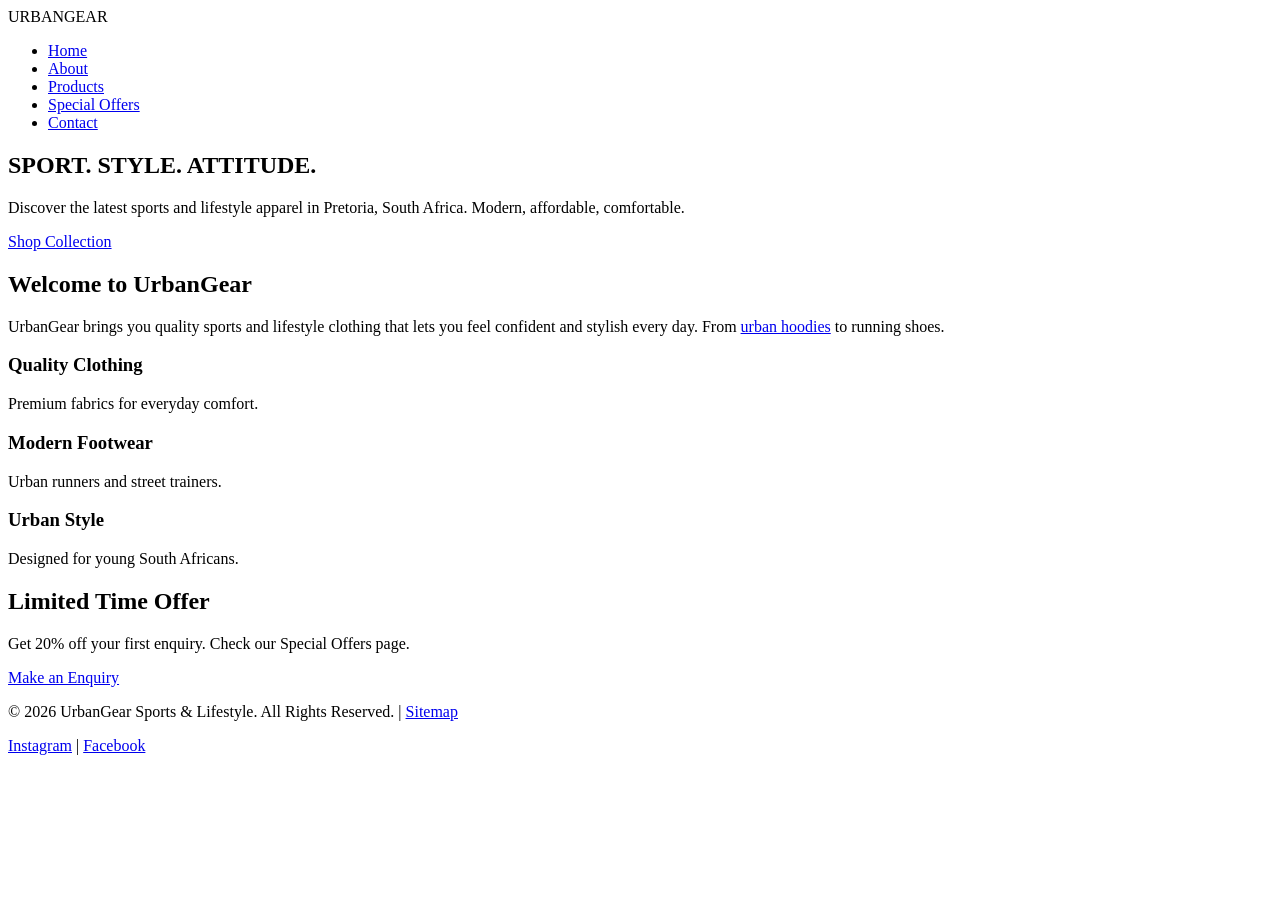
==== index.html @ 649a123f "Add files via upload" ====
<!DOCTYPE html>
<html lang="en">
<head>
    <meta charset="UTF-8">
    <meta name="viewport" content="width=device-width, initial-scale=1.0">
    <title>UrbanGear | Sports & Lifestyle Apparel in Pretoria, SA</title>
    <meta name="description" content="UrbanGear is Pretoria's leading sports and lifestyle brand. Shop affordable urban streetwear, running shoes, hoodies, t-shirts and accessories.">
    <meta name="keywords" content="UrbanGear, sports wear Pretoria, streetwear South Africa, running shoes, urban clothing, lifestyle apparel">
    <meta name="author" content="UrbanGear">
    <link rel="canonical" href="https://MOONPredator.github.io/urbangear/index.html">
    <meta property="og:title" content="UrbanGear | Sport. Style. Attitude.">
    <meta property="og:description" content="Discover latest sports and lifestyle apparel in Pretoria.">
    <link rel="stylesheet" href="cs_assets/style.css">
    <script type="application/ld+json">
    { "@context":"https://schema.org", "@type":"ClothingStore", "name":"UrbanGear", "address":{"@type":"PostalAddress","addressLocality":"Pretoria","addressCountry":"ZA"}, "url":"https://urbangear.co.za" }
    </script>
</head>
<body>
<header>
    <nav class="navbar" aria-label="Main Navigation">
        <div class="logo">URBANGEAR</div>
        <ul class="nav-links">
            <li><a href="index.html" class="active">Home</a></li>
            <li><a href="About.html">About</a></li>
            <li><a href="products.html">Products</a></li>
            <li><a href="enquiries.html">Special Offers</a></li>
            <li><a href="contact.html">Contact</a></li>
        </ul>
    </nav>
</header>
<main>
    <section class="hero">
        <div class="hero-content fade-in">
            <h1>SPORT. STYLE. ATTITUDE.</h1>
            <p>Discover the latest sports and lifestyle apparel in Pretoria, South Africa. Modern, affordable, comfortable.</p>
            <a href="products.html" class="button" aria-label="Shop Products">Shop Collection</a>
        </div>
    </section>
    <section class="section fade-in">
        <h2>Welcome to UrbanGear</h2>
        <p class="intro">UrbanGear brings you quality sports and lifestyle clothing that lets you feel confident and stylish every day. From <a href="products.html">urban hoodies</a> to running shoes.</p>
        <div class="features">
            <div class="feature-card"><h3>Quality Clothing</h3><p>Premium fabrics for everyday comfort.</p></div>
            <div class="feature-card"><h3>Modern Footwear</h3><p>Urban runners and street trainers.</p></div>
            <div class="feature-card"><h3>Urban Style</h3><p>Designed for young South Africans.</p></div>
        </div>
    </section>
    <section class="offer fade-in">
        <h2>Limited Time Offer</h2>
        <p>Get 20% off your first enquiry. Check our Special Offers page.</p>
        <a href="enquiries.html" class="button">Make an Enquiry</a>
    </section>
</main>
<footer><p>&copy; 2026 UrbanGear Sports & Lifestyle. All Rights Reserved. | <a href="sitemap.xml">Sitemap</a></p>
<div class="social"><a href="#">Instagram</a> | <a href="#">Facebook</a></div></footer>
<script src="js_assets/script.js" defer></script>
</body>
</html>
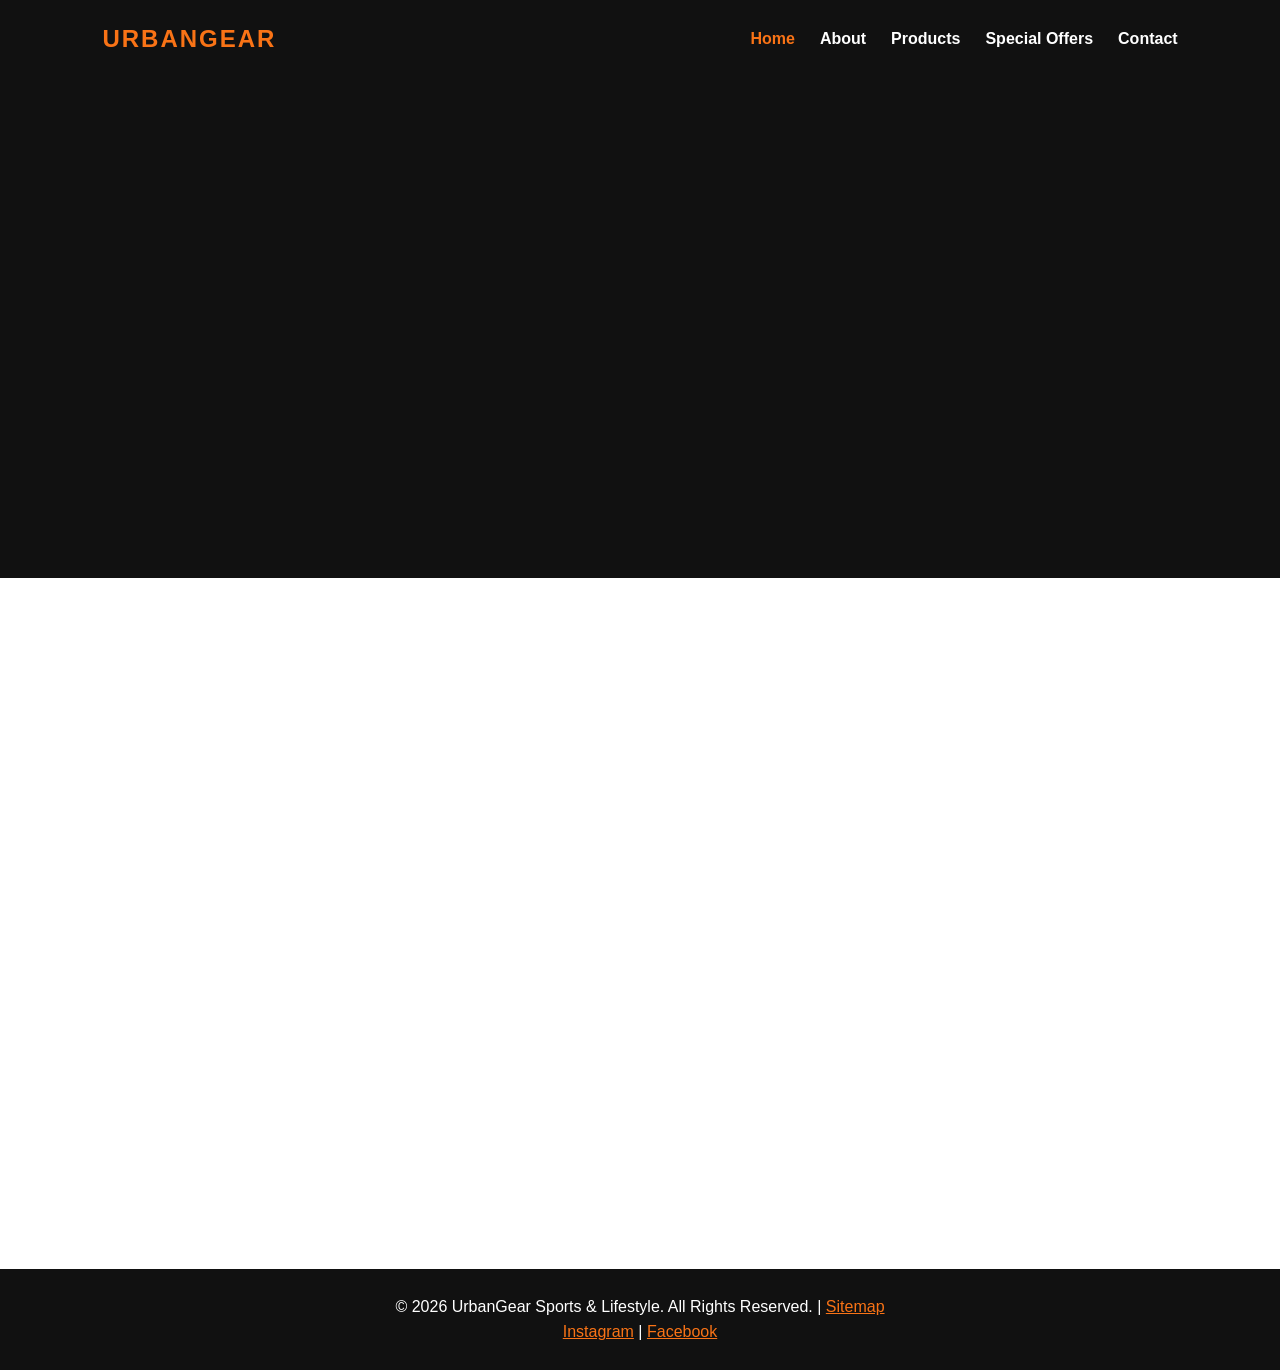
==== commit 54d0e7e9: "Update index.html" ====
--- a/index.html
+++ b/index.html
@@ -10,7 +10,7 @@
     <link rel="canonical" href="https://MOONPredator.github.io/urbangear/index.html">
     <meta property="og:title" content="UrbanGear | Sport. Style. Attitude.">
     <meta property="og:description" content="Discover latest sports and lifestyle apparel in Pretoria.">
-    <link rel="stylesheet" href="cs_assets/style.css">
+    <link rel="stylesheet" href="style.css">
     <script type="application/ld+json">
     { "@context":"https://schema.org", "@type":"ClothingStore", "name":"UrbanGear", "address":{"@type":"PostalAddress","addressLocality":"Pretoria","addressCountry":"ZA"}, "url":"https://urbangear.co.za" }
     </script>
@@ -55,4 +55,4 @@
 <div class="social"><a href="#">Instagram</a> | <a href="#">Facebook</a></div></footer>
 <script src="js_assets/script.js" defer></script>
 </body>
-</html>+</html>
--- a/style.css
+++ b/style.css
@@ -0,0 +1,38 @@
+/* UrbanGear - Part 3 Enhanced CSS */
+*{margin:0;padding:0;box-sizing:border-box;}
+body{font-family:Arial,sans-serif;background:#FFFFFF;color:#111111;line-height:1.6;scroll-behavior:smooth;}
+.navbar{background:#111111;color:#FFF;display:flex;justify-content:space-between;align-items:center;padding:20px 8%;position:sticky;top:0;z-index:1000;transition:0.3s;}
+.logo{color:#F97316;font-size:24px;font-weight:bold;letter-spacing:2px;}
+.nav-links{list-style:none;display:flex;gap:25px;}
+.nav-links a{color:#FFF;text-decoration:none;font-weight:bold;transition:0.3s;}
+.nav-links a:hover,.nav-links a.active{color:#F97316;}
+.hero{min-height:500px;background:#111111;display:flex;justify-content:center;align-items:center;text-align:center;padding:40px;animation:fadeIn 1s ease-in;}
+.hero h1{color:#FFF;font-size:50px;margin-bottom:20px;}
+.hero p{color:#FFF;font-size:18px;margin-bottom:30px;}
+.button{display:inline-block;background:#F97316;color:#FFF;padding:12px 25px;text-decoration:none;border:none;border-radius:5px;font-weight:bold;cursor:pointer;transition:0.3s transform, background;}
+.button:hover{background:#111111;transform:translateY(-3px);}
+.section{padding:60px 8%;}.section h2{text-align:center;font-size:32px;margin-bottom:20px;}
+.intro{text-align:center;max-width:700px;margin:0 auto 40px;}
+.features{display:grid;grid-template-columns:repeat(3,1fr);gap:25px;}
+.feature-card{border:2px solid #111111;padding:30px;text-align:center;border-radius:8px;transition:0.3s;}.feature-card:hover{transform:translateY(-5px);box-shadow:0 10px 20px rgba(0,0,0,0.1);}
+.feature-card h3{color:#F97316;margin-bottom:15px;}
+.offer{background:#F97316;color:#FFF;text-align:center;padding:60px 20px;}
+.page-heading{background:#111111;color:#FFF;text-align:center;padding:70px 20px;}
+.page-heading h1{font-size:40px;color:#F97316;margin-bottom:10px;}
+.search-sort{display:flex;gap:15px;justify-content:center;margin-bottom:30px;flex-wrap:wrap;}
+.search-sort input,.search-sort select{padding:12px;border:1px solid #111111;border-radius:5px;min-width:250px;}
+.categories{text-align:center;margin-bottom:40px;}.categories button{background:#111111;color:#FFF;border:none;padding:12px 20px;margin:5px;border-radius:5px;cursor:pointer;transition:0.3s;}.categories button:hover,.categories button.active-cat{background:#F97316;}
+.products-grid{display:grid;grid-template-columns:repeat(3,1fr);gap:30px;}
+.product-card{border:1px solid #111111;border-radius:8px;overflow:hidden;background:#FFF;transition:0.3s;cursor:pointer;}.product-card:hover{transform:scale(1.02);box-shadow:0 8px 20px rgba(0,0,0,0.15);}
+.product-image{height:220px;background:#111111;color:#F97316;display:flex;justify-content:center;align-items:center;font-weight:bold;font-size:20px;overflow:hidden;}.product-image img{width:100%;height:100%;object-fit:cover;}
+.product-info{padding:20px;}.product-info h4{color:#F97316;font-size:22px;margin:15px 0;}
+/* Modal */ .modal{display:none;position:fixed;z-index:2000;left:0;top:0;width:100%;height:100%;background:rgba(0,0,0,0.7);}.modal-content{background:#FFF;margin:10% auto;padding:30px;border-radius:8px;max-width:600px;position:relative;animation:slideIn 0.3s;}.close-modal,.close-lightbox{position:absolute;right:15px;top:10px;font-size:28px;cursor:pointer;}
+/* Lightbox */ .lightbox{display:none;position:fixed;z-index:3000;left:0;top:0;width:100%;height:100%;background:rgba(0,0,0,0.9);text-align:center;padding-top:60px;}.lightbox img{max-width:90%;max-height:80%;border-radius:8px;}
+/* Accordion */ .accordion-item{border:1px solid #111111;margin-bottom:10px;border-radius:5px;}.accordion-header{width:100%;padding:15px;background:#FFF;border:none;text-align:left;font-weight:bold;cursor:pointer;display:flex;justify-content:space-between;}.accordion-body{display:none;padding:15px;background:#f9f9f9;}.accordion-body.active{display:block;}
+/* Tabs */ .tabs{display:flex;gap:10px;margin-bottom:20px;}.tab-btn{padding:10px 20px;border:1px solid #111111;background:#FFF;cursor:pointer;border-radius:5px;}.tab-btn.active{background:#F97316;color:#FFF;border-color:#F97316;}.tab-content{display:none;}.tab-content.active{display:block;}
+.form-section{max-width:700px;margin:0 auto;padding:60px 20px;}form{display:flex;flex-direction:column;}form label{font-weight:bold;margin-bottom:5px;margin-top:15px;}form input,form select,form textarea{padding:12px;border:1px solid #111111;border-radius:5px;font-family:Arial;font-size:16px;}form textarea{resize:vertical;margin-bottom:20px;}form .button{align-self:flex-start;}.error{color:#F97316;font-size:13px;margin-top:3px;}#formMessage,#contactFormMessage{margin-top:20px;font-weight:bold;}
+.contact-container{display:grid;grid-template-columns:1fr 1fr;gap:30px;max-width:900px;margin:0 auto;}.contact-card{border:2px solid #111111;padding:30px;border-radius:8px;}
+footer{background:#111111;color:#FFF;text-align:center;padding:25px;margin-top:40px;}footer a{color:#F97316;}
+.fade-in{opacity:0;transform:translateY(20px);transition:0.6s;} .fade-in.visible{opacity:1;transform:translateY(0);}
+@keyframes fadeIn{from{opacity:0}to{opacity:1}}@keyframes slideIn{from{transform:translateY(-50px)}to{transform:translateY(0)}}
+@media(max-width:768px){.navbar{flex-direction:column;gap:20px;}.nav-links{flex-direction:column;text-align:center;gap:10px;}.hero h1{font-size:35px;}.features,.products-grid,.contact-container{grid-template-columns:1fr;}.search-sort{flex-direction:column;}}
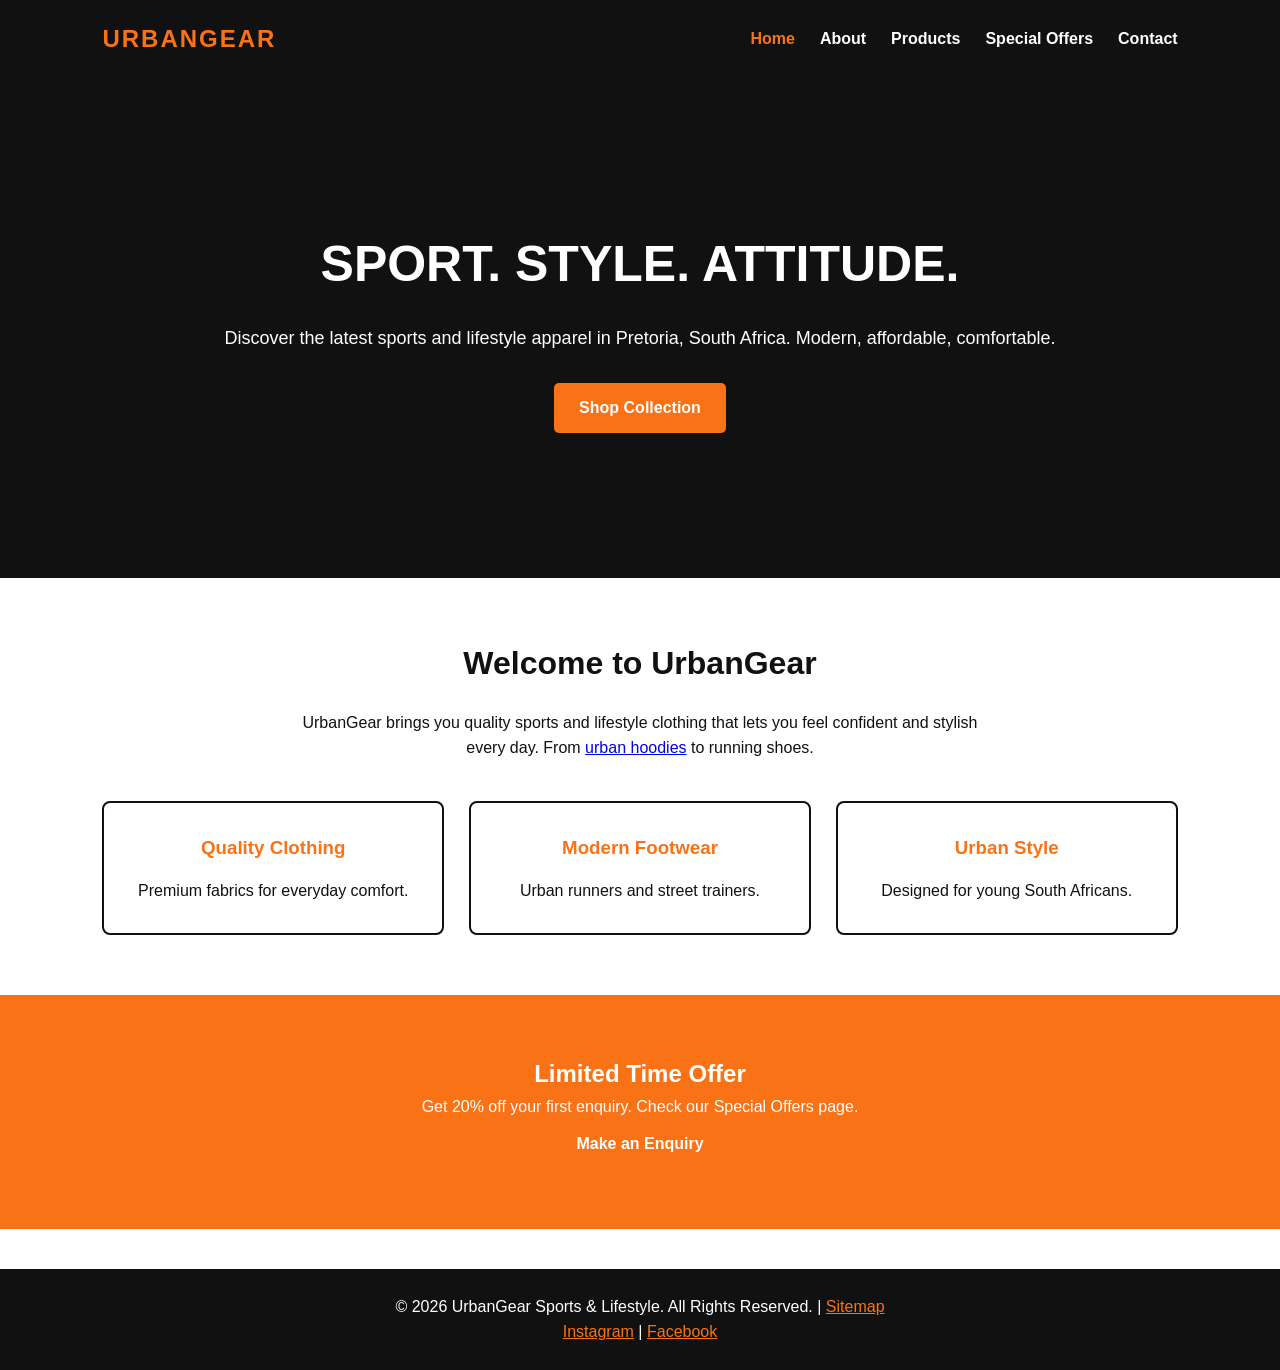
==== commit cef84a77: "Update index.html" ====
--- a/index.html
+++ b/index.html
@@ -53,6 +53,6 @@
 </main>
 <footer><p>&copy; 2026 UrbanGear Sports & Lifestyle. All Rights Reserved. | <a href="sitemap.xml">Sitemap</a></p>
 <div class="social"><a href="#">Instagram</a> | <a href="#">Facebook</a></div></footer>
-<script src="js_assets/script.js" defer></script>
+<script src="script.js" defer></script>
 </body>
 </html>
